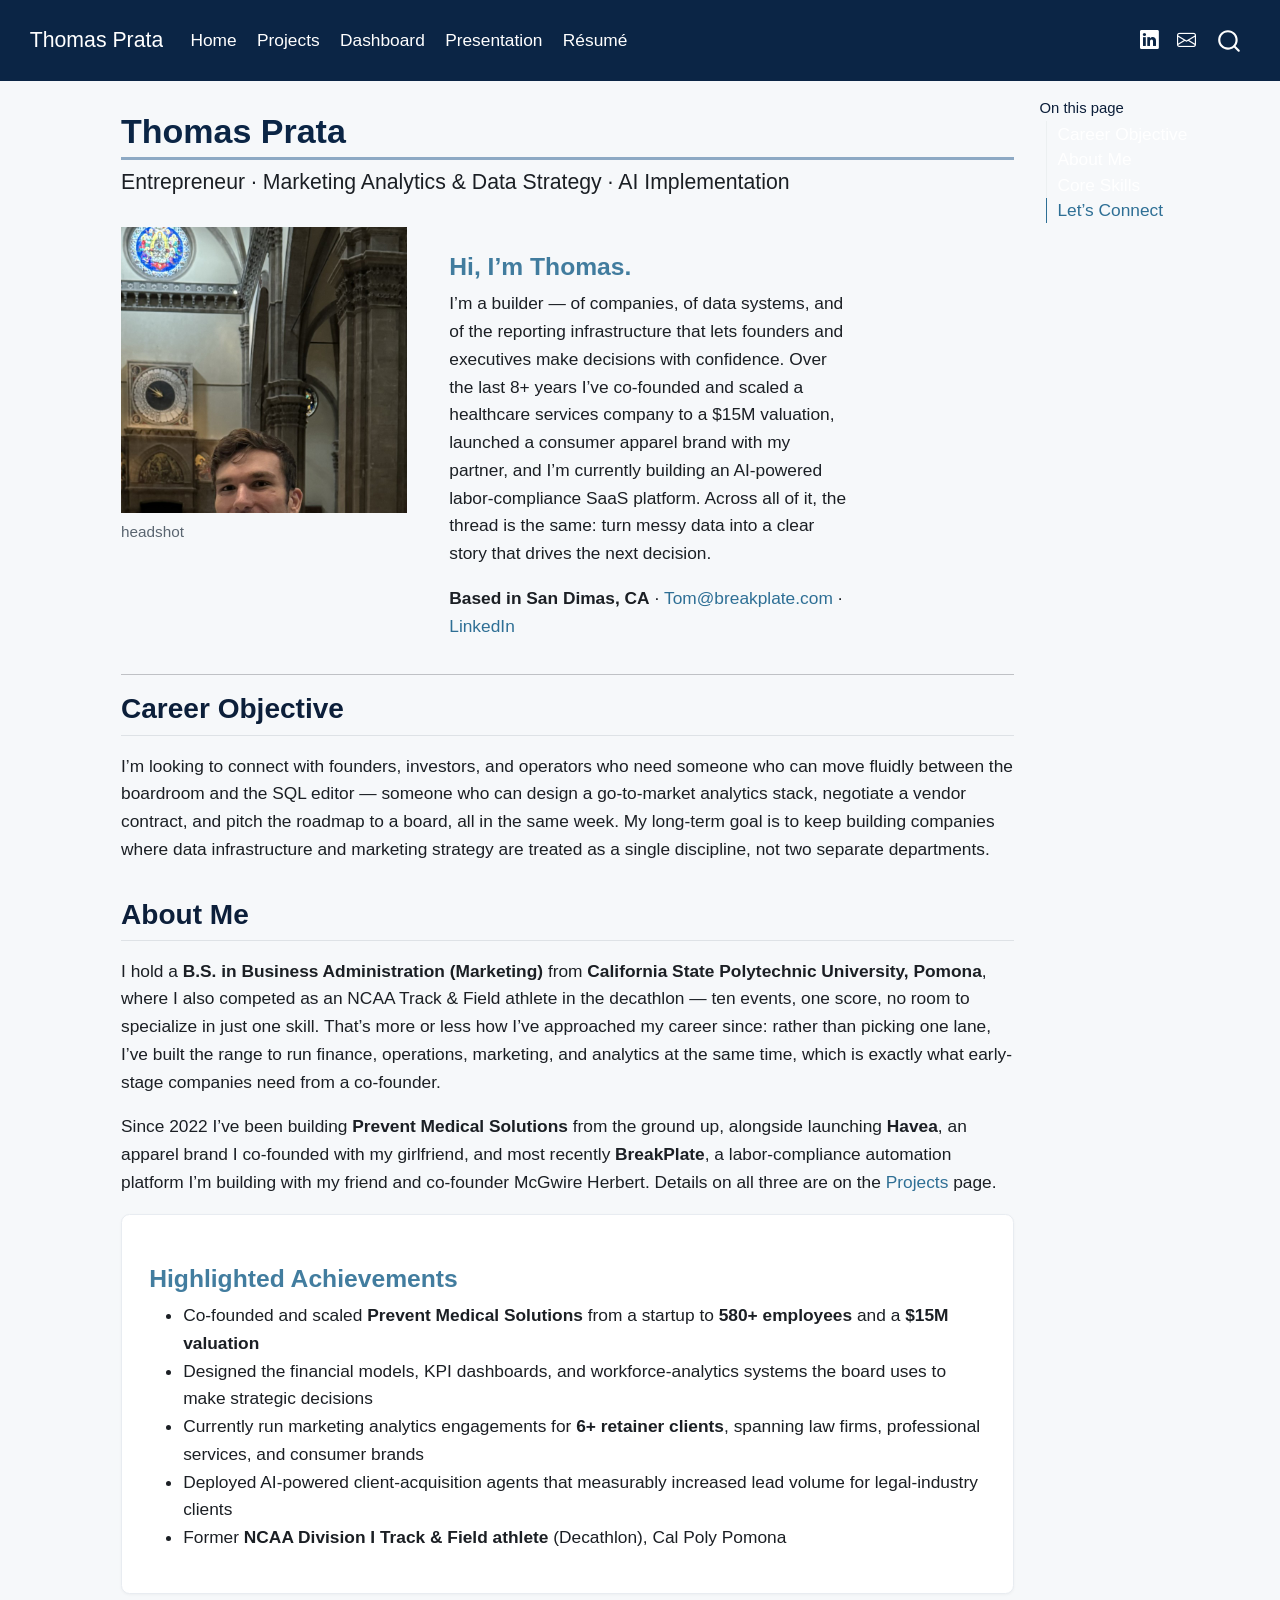
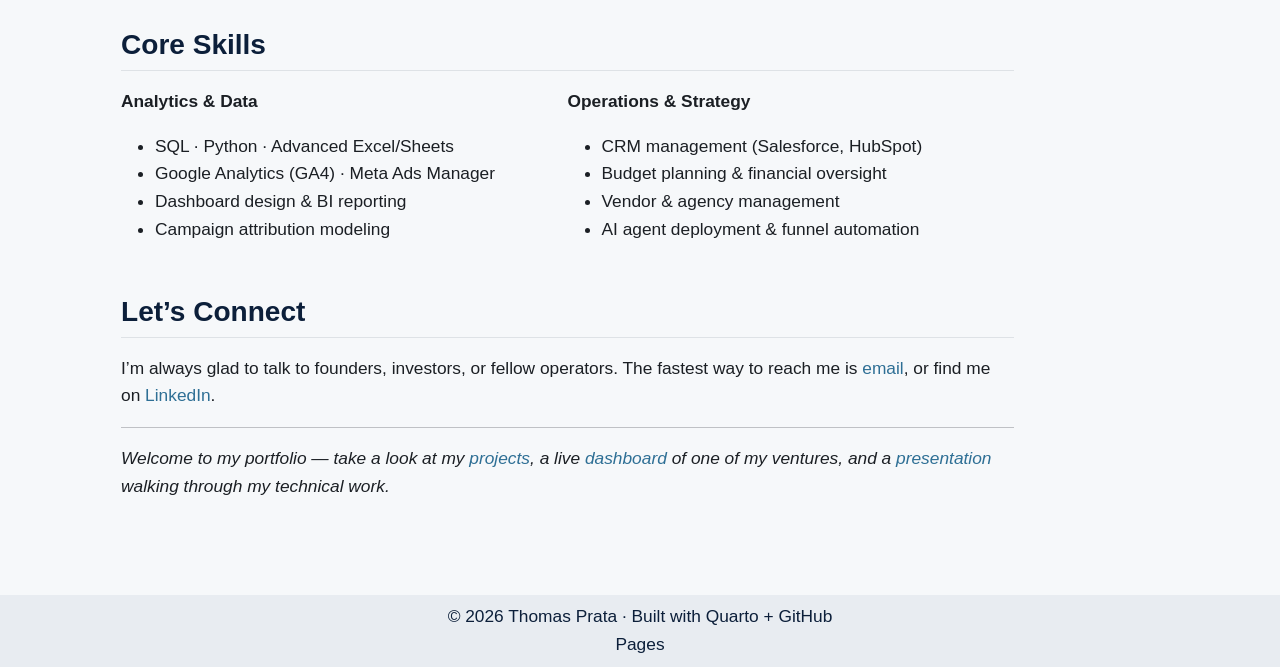
==== index.html @ c2344b91 "Built site for gh-pages" ====
<!DOCTYPE html>
<html xmlns="http://www.w3.org/1999/xhtml" lang="en" xml:lang="en"><head>

<meta charset="utf-8">
<meta name="generator" content="quarto-1.9.38">

<meta name="viewport" content="width=device-width, initial-scale=1.0, user-scalable=yes">


<title>Thomas Prata</title>
<style>
/* Default styles provided by pandoc.
** See https://pandoc.org/MANUAL.html#variables-for-html for config info.
*/
code{white-space: pre-wrap;}
span.smallcaps{font-variant: small-caps;}
div.columns{display: flex; gap: min(4vw, 1.5em);}
div.column{flex: auto; overflow-x: auto;}
div.hanging-indent{margin-left: 1.5em; text-indent: -1.5em;}
ul.task-list{list-style: none;}
ul.task-list li input[type="checkbox"] {
  width: 0.8em;
  margin: 0 0.8em 0.2em -1em; /* quarto-specific, see https://github.com/quarto-dev/quarto-cli/issues/4556 */ 
  vertical-align: middle;
}
</style>


<script src="site_libs/quarto-nav/quarto-nav.js"></script>
<script src="site_libs/quarto-nav/headroom.min.js"></script>
<script src="site_libs/clipboard/clipboard.min.js"></script>
<script src="site_libs/quarto-search/autocomplete.umd.js"></script>
<script src="site_libs/quarto-search/fuse.min.js"></script>
<script src="site_libs/quarto-search/quarto-search.js"></script>
<meta name="quarto:offset" content="./">
<link href="./images/headshot.jpg" rel="icon" type="image/jpeg">
<script src="site_libs/quarto-html/quarto.js" type="module"></script>
<script src="site_libs/quarto-html/tabsets/tabsets.js" type="module"></script>
<script src="site_libs/quarto-html/popper.min.js"></script>
<script src="site_libs/quarto-html/tippy.umd.min.js"></script>
<script src="site_libs/quarto-html/anchor.min.js"></script>
<link href="site_libs/quarto-html/tippy.css" rel="stylesheet">
<link href="site_libs/quarto-html/quarto-syntax-highlighting-15634bcf2e68342d4ad2dfa704d543f6.css" rel="stylesheet" id="quarto-text-highlighting-styles">
<script src="site_libs/bootstrap/bootstrap.min.js"></script>
<link href="site_libs/bootstrap/bootstrap-icons.css" rel="stylesheet">
<link href="site_libs/bootstrap/bootstrap-1237b10a3a19f9f3dcc2e9f96e1206bd.min.css" rel="stylesheet" append-hash="true" id="quarto-bootstrap" data-mode="light">
<script id="quarto-search-options" type="application/json">{
  "location": "navbar",
  "copy-button": false,
  "collapse-after": 3,
  "panel-placement": "end",
  "type": "overlay",
  "limit": 50,
  "keyboard-shortcut": [
    "f",
    "/",
    "s"
  ],
  "show-item-context": false,
  "language": {
    "search-no-results-text": "No results",
    "search-matching-documents-text": "matching documents",
    "search-copy-link-title": "Copy link to search",
    "search-hide-matches-text": "Hide additional matches",
    "search-more-match-text": "more match in this document",
    "search-more-matches-text": "more matches in this document",
    "search-clear-button-title": "Clear",
    "search-text-placeholder": "",
    "search-detached-cancel-button-title": "Cancel",
    "search-submit-button-title": "Submit",
    "search-label": "Search"
  }
}</script>
<!-- Google Analytics (GA4) -->
<script async="" src="https://www.googletagmanager.com/gtag/js?id=G-QCX3G9KSPC"></script>
<script>
  window.dataLayer = window.dataLayer || [];
  function gtag(){dataLayer.push(arguments);}
  gtag('js', new Date());
  gtag('config', 'G-QCX3G9KSPC');
</script>
<!-- End Google Analytics -->

<!-- Basic SEO meta -->
<meta name="robots" content="index, follow">
<meta name="author" content="Thomas Prata">


<meta property="og:title" content="Thomas Prata">
<meta property="og:description" content="Entrepreneur · Marketing Analytics &amp; Data Strategy · AI Implementation">
<meta property="og:image" content="https://tprata24.github.io/images/headshot.jpg">
<meta property="og:site_name" content="Thomas Prata">
<meta name="twitter:title" content="Thomas Prata">
<meta name="twitter:description" content="Entrepreneur · Marketing Analytics &amp; Data Strategy · AI Implementation">
<meta name="twitter:image" content="https://tprata24.github.io/images/headshot.jpg">
<meta name="twitter:card" content="summary_large_image">
</head>

<body class="nav-fixed quarto-light">

<div id="quarto-search-results"></div>
  <header id="quarto-header" class="headroom fixed-top">
    <nav class="navbar navbar-expand-lg " data-bs-theme="dark">
      <div class="navbar-container container-fluid">
      <div class="navbar-brand-container mx-auto">
    <a class="navbar-brand" href="./index.html">
    <span class="navbar-title">Thomas Prata</span>
    </a>
  </div>
            <div id="quarto-search" class="" title="Search"></div>
          <button class="navbar-toggler" type="button" data-bs-toggle="collapse" data-bs-target="#navbarCollapse" aria-controls="navbarCollapse" role="menu" aria-expanded="false" aria-label="Toggle navigation" onclick="if (window.quartoToggleHeadroom) { window.quartoToggleHeadroom(); }">
  <span class="navbar-toggler-icon"></span>
</button>
          <div class="collapse navbar-collapse" id="navbarCollapse">
            <ul class="navbar-nav navbar-nav-scroll me-auto">
  <li class="nav-item">
    <a class="nav-link active" href="./index.html" aria-current="page"> 
<span class="menu-text">Home</span></a>
  </li>  
  <li class="nav-item">
    <a class="nav-link" href="./projects.html"> 
<span class="menu-text">Projects</span></a>
  </li>  
  <li class="nav-item">
    <a class="nav-link" href="./dashboard.html"> 
<span class="menu-text">Dashboard</span></a>
  </li>  
  <li class="nav-item">
    <a class="nav-link" href="./presentation.html"> 
<span class="menu-text">Presentation</span></a>
  </li>  
  <li class="nav-item">
    <a class="nav-link" href="./resume.html"> 
<span class="menu-text">Résumé</span></a>
  </li>  
</ul>
            <ul class="navbar-nav navbar-nav-scroll ms-auto">
  <li class="nav-item compact">
    <a class="nav-link" href="https://www.linkedin.com/search/results/all/?keywords=Thomas%20Prata"> <i class="bi bi-linkedin" role="img" aria-label="LinkedIn">
</i> 
<span class="menu-text"></span></a>
  </li>  
  <li class="nav-item compact">
    <a class="nav-link" href="mailto:Tom@breakplate.com"> <i class="bi bi-envelope" role="img" aria-label="Email">
</i> 
<span class="menu-text"></span></a>
  </li>  
</ul>
          </div> <!-- /navcollapse -->
            <div class="quarto-navbar-tools">
</div>
      </div> <!-- /container-fluid -->
    </nav>
</header>
<!-- content -->
<div id="quarto-content" class="quarto-container page-columns page-rows-contents page-layout-article page-navbar">
<!-- sidebar -->
<!-- margin-sidebar -->
    <div id="quarto-margin-sidebar" class="sidebar margin-sidebar">
        <nav id="TOC" role="doc-toc" class="toc-active">
    <h2 id="toc-title">On this page</h2>
   
  <ul>
  <li><a href="#career-objective" id="toc-career-objective" class="nav-link active" data-scroll-target="#career-objective">Career Objective</a></li>
  <li><a href="#about-me" id="toc-about-me" class="nav-link" data-scroll-target="#about-me">About Me</a>
  <ul class="collapse">
  <li><a href="#highlighted-achievements" id="toc-highlighted-achievements" class="nav-link" data-scroll-target="#highlighted-achievements">Highlighted Achievements</a></li>
  </ul></li>
  <li><a href="#core-skills" id="toc-core-skills" class="nav-link" data-scroll-target="#core-skills">Core Skills</a></li>
  <li><a href="#lets-connect" id="toc-lets-connect" class="nav-link" data-scroll-target="#lets-connect">Let’s Connect</a></li>
  </ul>
</nav>
    </div>
<!-- main -->
<main class="content" id="quarto-document-content">

<header id="title-block-header" class="quarto-title-block default">
<div class="quarto-title">
<h1 class="title">Thomas Prata</h1>
<p class="subtitle lead">Entrepreneur · Marketing Analytics &amp; Data Strategy · AI Implementation</p>
</div>



<div class="quarto-title-meta">

    
  
    
  </div>
  


</header>


<div class="columns">
<div class="column" style="width:32%;">
<div class="quarto-figure quarto-figure-center" style="border-radius: 50%;">
<figure class="figure">
<p><img src="images/headshot.jpg" class="img-fluid figure-img" style="width:100.0%"></p>
<figcaption>headshot</figcaption>
</figure>
</div>
</div><div class="column" style="padding-left: 2.5rem;">
<section id="hi-im-thomas." class="level3">
<h3 class="anchored" data-anchor-id="hi-im-thomas.">Hi, I’m Thomas.</h3>
<p>I’m a builder — of companies, of data systems, and of the reporting infrastructure that lets founders and executives make decisions with confidence. Over the last 8+ years I’ve co-founded and scaled a healthcare services company to a $15M valuation, launched a consumer apparel brand with my partner, and I’m currently building an AI-powered labor-compliance SaaS platform. Across all of it, the thread is the same: turn messy data into a clear story that drives the next decision.</p>
<p><strong>Based in San Dimas, CA</strong> · <a href="mailto:Tom@breakplate.com">Tom@breakplate.com</a> · <a href="https://www.linkedin.com/search/results/all/?keywords=Thomas%20Prata">LinkedIn</a></p>
</section>
</div>
</div>
<hr>
<section id="career-objective" class="level2">
<h2 class="anchored" data-anchor-id="career-objective">Career Objective</h2>
<p>I’m looking to connect with founders, investors, and operators who need someone who can move fluidly between the boardroom and the SQL editor — someone who can design a go-to-market analytics stack, negotiate a vendor contract, and pitch the roadmap to a board, all in the same week. My long-term goal is to keep building companies where data infrastructure and marketing strategy are treated as a single discipline, not two separate departments.</p>
</section>
<section id="about-me" class="level2">
<h2 class="anchored" data-anchor-id="about-me">About Me</h2>
<p>I hold a <strong>B.S. in Business Administration (Marketing)</strong> from <strong>California State Polytechnic University, Pomona</strong>, where I also competed as an NCAA Track &amp; Field athlete in the decathlon — ten events, one score, no room to specialize in just one skill. That’s more or less how I’ve approached my career since: rather than picking one lane, I’ve built the range to run finance, operations, marketing, and analytics at the same time, which is exactly what early-stage companies need from a co-founder.</p>
<p>Since 2022 I’ve been building <strong>Prevent Medical Solutions</strong> from the ground up, alongside launching <strong>Havea</strong>, an apparel brand I co-founded with my girlfriend, and most recently <strong>BreakPlate</strong>, a labor-compliance automation platform I’m building with my friend and co-founder McGwire Herbert. Details on all three are on the <a href="./projects.html">Projects</a> page.</p>
<section id="highlighted-achievements" class="level3 card-section">
<h3 class="anchored" data-anchor-id="highlighted-achievements">Highlighted Achievements</h3>
<ul>
<li>Co-founded and scaled <strong>Prevent Medical Solutions</strong> from a startup to <strong>580+ employees</strong> and a <strong>$15M valuation</strong></li>
<li>Designed the financial models, KPI dashboards, and workforce-analytics systems the board uses to make strategic decisions</li>
<li>Currently run marketing analytics engagements for <strong>6+ retainer clients</strong>, spanning law firms, professional services, and consumer brands</li>
<li>Deployed AI-powered client-acquisition agents that measurably increased lead volume for legal-industry clients</li>
<li>Former <strong>NCAA Division I Track &amp; Field athlete</strong> (Decathlon), Cal Poly Pomona</li>
</ul>
</section>
</section>
<section id="core-skills" class="level2">
<h2 class="anchored" data-anchor-id="core-skills">Core Skills</h2>
<div class="columns">
<div class="column" style="width:50%;">
<p><strong>Analytics &amp; Data</strong></p>
<ul>
<li>SQL · Python · Advanced Excel/Sheets</li>
<li>Google Analytics (GA4) · Meta Ads Manager</li>
<li>Dashboard design &amp; BI reporting</li>
<li>Campaign attribution modeling</li>
</ul>
</div><div class="column" style="width:50%;">
<p><strong>Operations &amp; Strategy</strong></p>
<ul>
<li>CRM management (Salesforce, HubSpot)</li>
<li>Budget planning &amp; financial oversight</li>
<li>Vendor &amp; agency management</li>
<li>AI agent deployment &amp; funnel automation</li>
</ul>
</div>
</div>
</section>
<section id="lets-connect" class="level2">
<h2 class="anchored" data-anchor-id="lets-connect">Let’s Connect</h2>
<p>I’m always glad to talk to founders, investors, or fellow operators. The fastest way to reach me is <a href="mailto:Tom@breakplate.com">email</a>, or find me on <a href="https://www.linkedin.com/search/results/all/?keywords=Thomas%20Prata">LinkedIn</a>.</p>
<hr>
<p><em>Welcome to my portfolio — take a look at my <a href="./projects.html">projects</a>, a live <a href="./dashboard.html">dashboard</a> of one of my ventures, and a <a href="./presentation.html">presentation</a> walking through my technical work.</em></p>


</section>

</main> <!-- /main -->
<script id="quarto-html-after-body" type="application/javascript">
  window.document.addEventListener("DOMContentLoaded", function (event) {
    const icon = "";
    const anchorJS = new window.AnchorJS();
    anchorJS.options = {
      placement: 'right',
      icon: icon
    };
    anchorJS.add('.anchored');
    const isCodeAnnotation = (el) => {
      for (const clz of el.classList) {
        if (clz.startsWith('code-annotation-')) {                     
          return true;
        }
      }
      return false;
    }
    const onCopySuccess = function(e) {
      // button target
      const button = e.trigger;
      // don't keep focus
      button.blur();
      // flash "checked"
      button.classList.add('code-copy-button-checked');
      var currentTitle = button.getAttribute("title");
      button.setAttribute("title", "Copied!");
      let tooltip;
      if (window.bootstrap) {
        button.setAttribute("data-bs-toggle", "tooltip");
        button.setAttribute("data-bs-placement", "left");
        button.setAttribute("data-bs-title", "Copied!");
        tooltip = new bootstrap.Tooltip(button, 
          { trigger: "manual", 
            customClass: "code-copy-button-tooltip",
            offset: [0, -8]});
        tooltip.show();    
      }
      setTimeout(function() {
        if (tooltip) {
          tooltip.hide();
          button.removeAttribute("data-bs-title");
          button.removeAttribute("data-bs-toggle");
          button.removeAttribute("data-bs-placement");
        }
        button.setAttribute("title", currentTitle);
        button.classList.remove('code-copy-button-checked');
      }, 1000);
      // clear code selection
      e.clearSelection();
    }
    const getTextToCopy = function(trigger) {
      const outerScaffold = trigger.parentElement.cloneNode(true);
      const codeEl = outerScaffold.querySelector('code');
      for (const childEl of codeEl.children) {
        if (isCodeAnnotation(childEl)) {
          childEl.remove();
        }
      }
      return codeEl.innerText;
    }
    const clipboard = new window.ClipboardJS('.code-copy-button:not([data-in-quarto-modal])', {
      text: getTextToCopy
    });
    clipboard.on('success', onCopySuccess);
    if (window.document.getElementById('quarto-embedded-source-code-modal')) {
      const clipboardModal = new window.ClipboardJS('.code-copy-button[data-in-quarto-modal]', {
        text: getTextToCopy,
        container: window.document.getElementById('quarto-embedded-source-code-modal')
      });
      clipboardModal.on('success', onCopySuccess);
    }
      var localhostRegex = new RegExp(/^(?:http|https):\/\/localhost\:?[0-9]*\//);
      var mailtoRegex = new RegExp(/^mailto:/);
        var filterRegex = new RegExp("https:\/\/tprata24\.github\.io");
      var isInternal = (href) => {
          return filterRegex.test(href) || localhostRegex.test(href) || mailtoRegex.test(href);
      }
      // Inspect non-navigation links and adorn them if external
     var links = window.document.querySelectorAll('a[href]:not(.nav-link):not(.navbar-brand):not(.toc-action):not(.sidebar-link):not(.sidebar-item-toggle):not(.pagination-link):not(.no-external):not([aria-hidden]):not(.dropdown-item):not(.quarto-navigation-tool):not(.about-link)');
      for (var i=0; i<links.length; i++) {
        const link = links[i];
        if (!isInternal(link.href)) {
          // undo the damage that might have been done by quarto-nav.js in the case of
          // links that we want to consider external
          if (link.dataset.originalHref !== undefined) {
            link.href = link.dataset.originalHref;
          }
        }
      }
    function tippyHover(el, contentFn, onTriggerFn, onUntriggerFn) {
      const config = {
        allowHTML: true,
        maxWidth: 500,
        delay: 100,
        arrow: false,
        appendTo: function(el) {
            return el.parentElement;
        },
        interactive: true,
        interactiveBorder: 10,
        theme: 'quarto',
        placement: 'bottom-start',
      };
      if (contentFn) {
        config.content = contentFn;
      }
      if (onTriggerFn) {
        config.onTrigger = onTriggerFn;
      }
      if (onUntriggerFn) {
        config.onUntrigger = onUntriggerFn;
      }
      window.tippy(el, config); 
    }
    const noterefs = window.document.querySelectorAll('a[role="doc-noteref"]');
    for (var i=0; i<noterefs.length; i++) {
      const ref = noterefs[i];
      tippyHover(ref, function() {
        // use id or data attribute instead here
        let href = ref.getAttribute('data-footnote-href') || ref.getAttribute('href');
        try { href = new URL(href).hash; } catch {}
        const id = href.replace(/^#\/?/, "");
        const note = window.document.getElementById(id);
        if (note) {
          return note.innerHTML;
        } else {
          return "";
        }
      });
    }
    const xrefs = window.document.querySelectorAll('a.quarto-xref');
    const processXRef = (id, note) => {
      // Strip column container classes
      const stripColumnClz = (el) => {
        el.classList.remove("page-full", "page-columns");
        if (el.children) {
          for (const child of el.children) {
            stripColumnClz(child);
          }
        }
      }
      stripColumnClz(note)
      if (id === null || id.startsWith('sec-')) {
        // Special case sections, only their first couple elements
        const container = document.createElement("div");
        if (note.children && note.children.length > 2) {
          container.appendChild(note.children[0].cloneNode(true));
          for (let i = 1; i < note.children.length; i++) {
            const child = note.children[i];
            if (child.tagName === "P" && child.innerText === "") {
              continue;
            } else {
              container.appendChild(child.cloneNode(true));
              break;
            }
          }
          if (window.Quarto?.typesetMath) {
            window.Quarto.typesetMath(container);
          }
          return container.innerHTML
        } else {
          if (window.Quarto?.typesetMath) {
            window.Quarto.typesetMath(note);
          }
          return note.innerHTML;
        }
      } else {
        // Remove any anchor links if they are present
        const anchorLink = note.querySelector('a.anchorjs-link');
        if (anchorLink) {
          anchorLink.remove();
        }
        if (window.Quarto?.typesetMath) {
          window.Quarto.typesetMath(note);
        }
        if (note.classList.contains("callout")) {
          return note.outerHTML;
        } else {
          return note.innerHTML;
        }
      }
    }
    for (var i=0; i<xrefs.length; i++) {
      const xref = xrefs[i];
      tippyHover(xref, undefined, function(instance) {
        instance.disable();
        let url = xref.getAttribute('href');
        let hash = undefined; 
        if (url.startsWith('#')) {
          hash = url;
        } else {
          try { hash = new URL(url).hash; } catch {}
        }
        if (hash) {
          const id = hash.replace(/^#\/?/, "");
          const note = window.document.getElementById(id);
          if (note !== null) {
            try {
              const html = processXRef(id, note.cloneNode(true));
              instance.setContent(html);
            } finally {
              instance.enable();
              instance.show();
            }
          } else {
            // See if we can fetch this
            fetch(url.split('#')[0])
            .then(res => res.text())
            .then(html => {
              const parser = new DOMParser();
              const htmlDoc = parser.parseFromString(html, "text/html");
              const note = htmlDoc.getElementById(id);
              if (note !== null) {
                const html = processXRef(id, note);
                instance.setContent(html);
              } 
            }).finally(() => {
              instance.enable();
              instance.show();
            });
          }
        } else {
          // See if we can fetch a full url (with no hash to target)
          // This is a special case and we should probably do some content thinning / targeting
          fetch(url)
          .then(res => res.text())
          .then(html => {
            const parser = new DOMParser();
            const htmlDoc = parser.parseFromString(html, "text/html");
            const note = htmlDoc.querySelector('main.content');
            if (note !== null) {
              // This should only happen for chapter cross references
              // (since there is no id in the URL)
              // remove the first header
              if (note.children.length > 0 && note.children[0].tagName === "HEADER") {
                note.children[0].remove();
              }
              const html = processXRef(null, note);
              instance.setContent(html);
            } 
          }).finally(() => {
            instance.enable();
            instance.show();
          });
        }
      }, function(instance) {
      });
    }
        let selectedAnnoteEl;
        const selectorForAnnotation = ( cell, annotation) => {
          let cellAttr = 'data-code-cell="' + cell + '"';
          let lineAttr = 'data-code-annotation="' +  annotation + '"';
          const selector = 'span[' + cellAttr + '][' + lineAttr + ']';
          return selector;
        }
        const selectCodeLines = (annoteEl) => {
          const doc = window.document;
          const targetCell = annoteEl.getAttribute("data-target-cell");
          const targetAnnotation = annoteEl.getAttribute("data-target-annotation");
          const annoteSpan = window.document.querySelector(selectorForAnnotation(targetCell, targetAnnotation));
          const lines = annoteSpan.getAttribute("data-code-lines").split(",");
          const lineIds = lines.map((line) => {
            return targetCell + "-" + line;
          })
          let top = null;
          let height = null;
          let parent = null;
          if (lineIds.length > 0) {
              //compute the position of the single el (top and bottom and make a div)
              const el = window.document.getElementById(lineIds[0]);
              top = el.offsetTop;
              height = el.offsetHeight;
              parent = el.parentElement.parentElement;
            if (lineIds.length > 1) {
              const lastEl = window.document.getElementById(lineIds[lineIds.length - 1]);
              const bottom = lastEl.offsetTop + lastEl.offsetHeight;
              height = bottom - top;
            }
            if (top !== null && height !== null && parent !== null) {
              // cook up a div (if necessary) and position it 
              let div = window.document.getElementById("code-annotation-line-highlight");
              if (div === null) {
                div = window.document.createElement("div");
                div.setAttribute("id", "code-annotation-line-highlight");
                div.style.position = 'absolute';
                parent.appendChild(div);
              }
              div.style.top = top - 2 + "px";
              div.style.height = height + 4 + "px";
              div.style.left = 0;
              let gutterDiv = window.document.getElementById("code-annotation-line-highlight-gutter");
              if (gutterDiv === null) {
                gutterDiv = window.document.createElement("div");
                gutterDiv.setAttribute("id", "code-annotation-line-highlight-gutter");
                gutterDiv.style.position = 'absolute';
                const codeCell = window.document.getElementById(targetCell);
                const gutter = codeCell.querySelector('.code-annotation-gutter');
                gutter.appendChild(gutterDiv);
              }
              gutterDiv.style.top = top - 2 + "px";
              gutterDiv.style.height = height + 4 + "px";
            }
            selectedAnnoteEl = annoteEl;
          }
        };
        const unselectCodeLines = () => {
          const elementsIds = ["code-annotation-line-highlight", "code-annotation-line-highlight-gutter"];
          elementsIds.forEach((elId) => {
            const div = window.document.getElementById(elId);
            if (div) {
              div.remove();
            }
          });
          selectedAnnoteEl = undefined;
        };
          // Handle positioning of the toggle
      window.addEventListener(
        "resize",
        throttle(() => {
          elRect = undefined;
          if (selectedAnnoteEl) {
            selectCodeLines(selectedAnnoteEl);
          }
        }, 10)
      );
      function throttle(fn, ms) {
      let throttle = false;
      let timer;
        return (...args) => {
          if(!throttle) { // first call gets through
              fn.apply(this, args);
              throttle = true;
          } else { // all the others get throttled
              if(timer) clearTimeout(timer); // cancel #2
              timer = setTimeout(() => {
                fn.apply(this, args);
                timer = throttle = false;
              }, ms);
          }
        };
      }
        // Attach click handler to the DT
        const annoteDls = window.document.querySelectorAll('dt[data-target-cell]');
        for (const annoteDlNode of annoteDls) {
          annoteDlNode.addEventListener('click', (event) => {
            const clickedEl = event.target;
            if (clickedEl !== selectedAnnoteEl) {
              unselectCodeLines();
              const activeEl = window.document.querySelector('dt[data-target-cell].code-annotation-active');
              if (activeEl) {
                activeEl.classList.remove('code-annotation-active');
              }
              selectCodeLines(clickedEl);
              clickedEl.classList.add('code-annotation-active');
            } else {
              // Unselect the line
              unselectCodeLines();
              clickedEl.classList.remove('code-annotation-active');
            }
          });
        }
    const findCites = (el) => {
      const parentEl = el.parentElement;
      if (parentEl) {
        const cites = parentEl.dataset.cites;
        if (cites) {
          return {
            el,
            cites: cites.split(' ')
          };
        } else {
          return findCites(el.parentElement)
        }
      } else {
        return undefined;
      }
    };
    var bibliorefs = window.document.querySelectorAll('a[role="doc-biblioref"]');
    for (var i=0; i<bibliorefs.length; i++) {
      const ref = bibliorefs[i];
      const citeInfo = findCites(ref);
      if (citeInfo) {
        tippyHover(citeInfo.el, function() {
          var popup = window.document.createElement('div');
          citeInfo.cites.forEach(function(cite) {
            var citeDiv = window.document.createElement('div');
            citeDiv.classList.add('hanging-indent');
            citeDiv.classList.add('csl-entry');
            var biblioDiv = window.document.getElementById('ref-' + cite);
            if (biblioDiv) {
              citeDiv.innerHTML = biblioDiv.innerHTML;
            }
            popup.appendChild(citeDiv);
          });
          return popup.innerHTML;
        });
      }
    }
  });
  </script>
</div> <!-- /content -->
<footer class="footer">
  <div class="nav-footer">
    <div class="nav-footer-left">
      &nbsp;
    </div>   
    <div class="nav-footer-center">
<p>© 2026 Thomas Prata · Built with Quarto + GitHub Pages</p>
</div>
    <div class="nav-footer-right">
      &nbsp;
    </div>
  </div>
</footer>




</body></html>
---- site_libs/quarto-html/tippy.css ----
.tippy-box[data-animation=fade][data-state=hidden]{opacity:0}[data-tippy-root]{max-width:calc(100vw - 10px)}.tippy-box{position:relative;background-color:#333;color:#fff;border-radius:4px;font-size:14px;line-height:1.4;white-space:normal;outline:0;transition-property:transform,visibility,opacity}.tippy-box[data-placement^=top]>.tippy-arrow{bottom:0}.tippy-box[data-placement^=top]>.tippy-arrow:before{bottom:-7px;left:0;border-width:8px 8px 0;border-top-color:initial;transform-origin:center top}.tippy-box[data-placement^=bottom]>.tippy-arrow{top:0}.tippy-box[data-placement^=bottom]>.tippy-arrow:before{top:-7px;left:0;border-width:0 8px 8px;border-bottom-color:initial;transform-origin:center bottom}.tippy-box[data-placement^=left]>.tippy-arrow{right:0}.tippy-box[data-placement^=left]>.tippy-arrow:before{border-width:8px 0 8px 8px;border-left-color:initial;right:-7px;transform-origin:center left}.tippy-box[data-placement^=right]>.tippy-arrow{left:0}.tippy-box[data-placement^=right]>.tippy-arrow:before{left:-7px;border-width:8px 8px 8px 0;border-right-color:initial;transform-origin:center right}.tippy-box[data-inertia][data-state=visible]{transition-timing-function:cubic-bezier(.54,1.5,.38,1.11)}.tippy-arrow{width:16px;height:16px;color:#333}.tippy-arrow:before{content:"";position:absolute;border-color:transparent;border-style:solid}.tippy-content{position:relative;padding:5px 9px;z-index:1}
---- site_libs/quarto-html/quarto-syntax-highlighting-15634bcf2e68342d4ad2dfa704d543f6.css ----
/* quarto syntax highlight colors */
:root {
  --quarto-hl-ot-color: #003B4F;
  --quarto-hl-at-color: #657422;
  --quarto-hl-ss-color: #20794D;
  --quarto-hl-an-color: #5E5E5E;
  --quarto-hl-fu-color: #4758AB;
  --quarto-hl-st-color: #20794D;
  --quarto-hl-cf-color: #003B4F;
  --quarto-hl-op-color: #5E5E5E;
  --quarto-hl-er-color: #AD0000;
  --quarto-hl-bn-color: #AD0000;
  --quarto-hl-al-color: #AD0000;
  --quarto-hl-va-color: #111111;
  --quarto-hl-bu-color: inherit;
  --quarto-hl-ex-color: inherit;
  --quarto-hl-pp-color: #AD0000;
  --quarto-hl-in-color: #5E5E5E;
  --quarto-hl-vs-color: #20794D;
  --quarto-hl-wa-color: #5E5E5E;
  --quarto-hl-do-color: #5E5E5E;
  --quarto-hl-im-color: #00769E;
  --quarto-hl-ch-color: #20794D;
  --quarto-hl-dt-color: #AD0000;
  --quarto-hl-fl-color: #AD0000;
  --quarto-hl-co-color: #5E5E5E;
  --quarto-hl-cv-color: #5E5E5E;
  --quarto-hl-cn-color: #8f5902;
  --quarto-hl-sc-color: #5E5E5E;
  --quarto-hl-dv-color: #AD0000;
  --quarto-hl-kw-color: #003B4F;
}

/* other quarto variables */
:root {
  --quarto-font-monospace: SFMono-Regular, Menlo, Monaco, Consolas, "Liberation Mono", "Courier New", monospace;
}

/* syntax highlight based on Pandoc's rules */
pre > code.sourceCode > span {
  color: #003B4F;
}

code.sourceCode > span {
  color: #003B4F;
}

div.sourceCode,
div.sourceCode pre.sourceCode {
  color: #003B4F;
}

/* Normal */
code span {
  color: #003B4F;
}

/* Alert */
code span.al {
  color: #AD0000;
  font-style: inherit;
}

/* Annotation */
code span.an {
  color: #5E5E5E;
  font-style: inherit;
}

/* Attribute */
code span.at {
  color: #657422;
  font-style: inherit;
}

/* BaseN */
code span.bn {
  color: #AD0000;
  font-style: inherit;
}

/* BuiltIn */
code span.bu {
  font-style: inherit;
}

/* ControlFlow */
code span.cf {
  color: #003B4F;
  font-weight: bold;
  font-style: inherit;
}

/* Char */
code span.ch {
  color: #20794D;
  font-style: inherit;
}

/* Constant */
code span.cn {
  color: #8f5902;
  font-style: inherit;
}

/* Comment */
code span.co {
  color: #5E5E5E;
  font-style: inherit;
}

/* CommentVar */
code span.cv {
  color: #5E5E5E;
  font-style: italic;
}

/* Documentation */
code span.do {
  color: #5E5E5E;
  font-style: italic;
}

/* DataType */
code span.dt {
  color: #AD0000;
  font-style: inherit;
}

/* DecVal */
code span.dv {
  color: #AD0000;
  font-style: inherit;
}

/* Error */
code span.er {
  color: #AD0000;
  font-style: inherit;
}

/* Extension */
code span.ex {
  font-style: inherit;
}

/* Float */
code span.fl {
  color: #AD0000;
  font-style: inherit;
}

/* Function */
code span.fu {
  color: #4758AB;
  font-style: inherit;
}

/* Import */
code span.im {
  color: #00769E;
  font-style: inherit;
}

/* Information */
code span.in {
  color: #5E5E5E;
  font-style: inherit;
}

/* Keyword */
code span.kw {
  color: #003B4F;
  font-weight: bold;
  font-style: inherit;
}

/* Operator */
code span.op {
  color: #5E5E5E;
  font-style: inherit;
}

/* Other */
code span.ot {
  color: #003B4F;
  font-style: inherit;
}

/* Preprocessor */
code span.pp {
  color: #AD0000;
  font-style: inherit;
}

/* SpecialChar */
code span.sc {
  color: #5E5E5E;
  font-style: inherit;
}

/* SpecialString */
code span.ss {
  color: #20794D;
  font-style: inherit;
}

/* String */
code span.st {
  color: #20794D;
  font-style: inherit;
}

/* Variable */
code span.va {
  color: #111111;
  font-style: inherit;
}

/* VerbatimString */
code span.vs {
  color: #20794D;
  font-style: inherit;
}

/* Warning */
code span.wa {
  color: #5E5E5E;
  font-style: italic;
}

.prevent-inlining {
  content: "</";
}

/*# sourceMappingURL=f23921c56f73e400b49028c9186a1aa0.css.map */
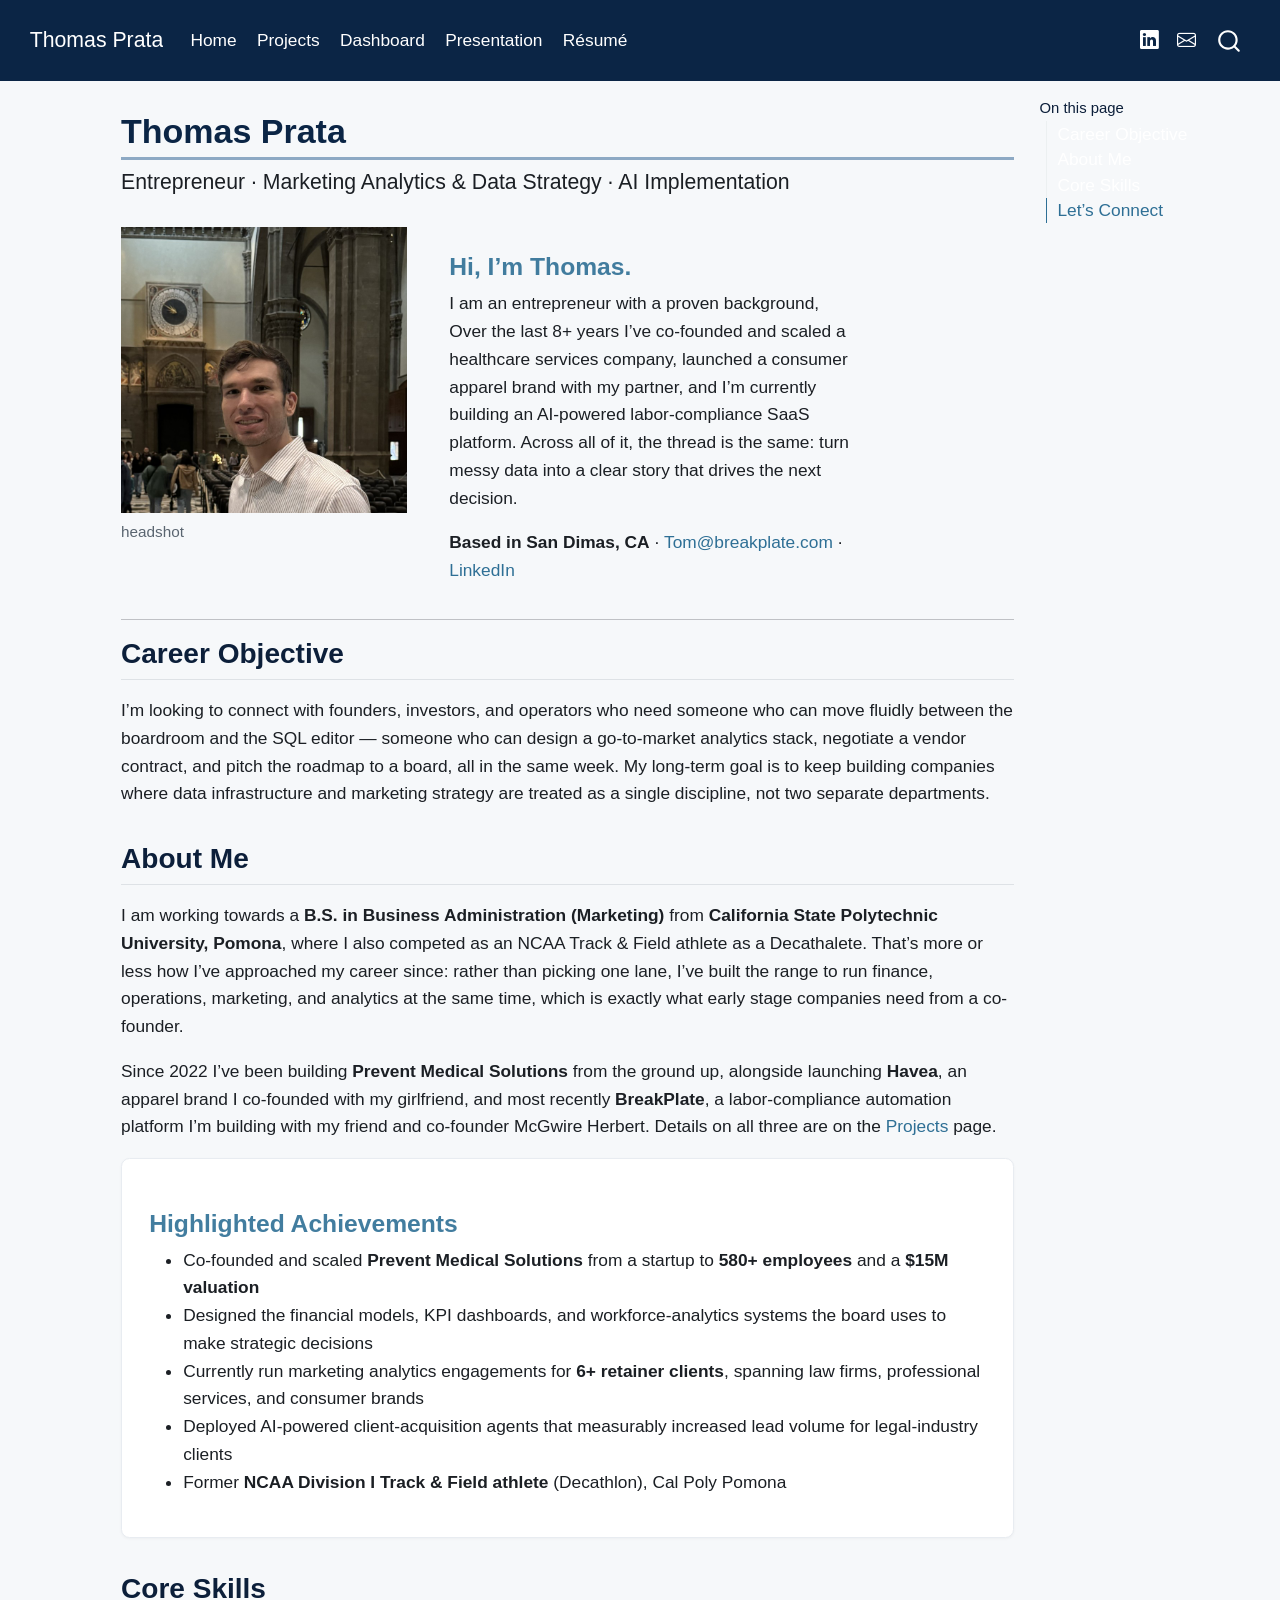
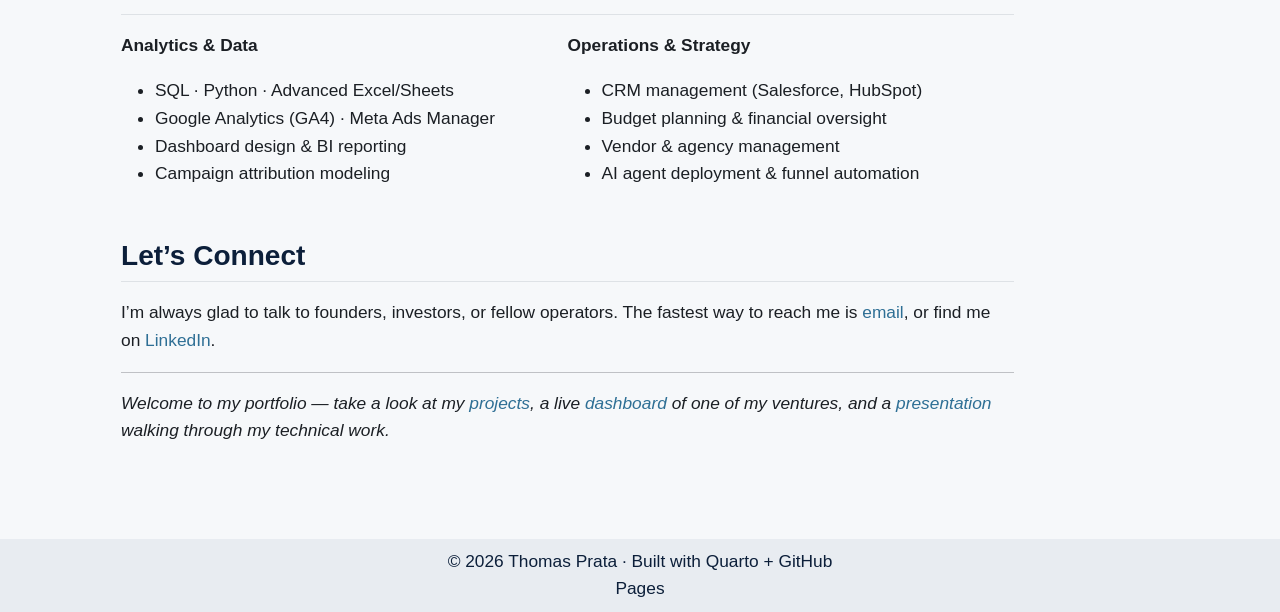
==== commit 64cccb26: "Built site for gh-pages" ====
--- a/index.html
+++ b/index.html
@@ -196,7 +196,7 @@
 
 <div class="columns">
 <div class="column" style="width:32%;">
-<div class="quarto-figure quarto-figure-center" style="border-radius: 50%;">
+<div class="quarto-figure quarto-figure-center" style="border-radius: 50%; aspect-ratio: 1 / 1; object-fit: cover; object-position: center 30%; display: block;">
 <figure class="figure">
 <p><img src="images/headshot.jpg" class="img-fluid figure-img" style="width:100.0%"></p>
 <figcaption>headshot</figcaption>
@@ -205,7 +205,7 @@
 </div><div class="column" style="padding-left: 2.5rem;">
 <section id="hi-im-thomas." class="level3">
 <h3 class="anchored" data-anchor-id="hi-im-thomas.">Hi, I’m Thomas.</h3>
-<p>I’m a builder — of companies, of data systems, and of the reporting infrastructure that lets founders and executives make decisions with confidence. Over the last 8+ years I’ve co-founded and scaled a healthcare services company to a $15M valuation, launched a consumer apparel brand with my partner, and I’m currently building an AI-powered labor-compliance SaaS platform. Across all of it, the thread is the same: turn messy data into a clear story that drives the next decision.</p>
+<p>I am an entrepreneur with a proven background, Over the last 8+ years I’ve co-founded and scaled a healthcare services company, launched a consumer apparel brand with my partner, and I’m currently building an AI-powered labor-compliance SaaS platform. Across all of it, the thread is the same: turn messy data into a clear story that drives the next decision.</p>
 <p><strong>Based in San Dimas, CA</strong> · <a href="mailto:Tom@breakplate.com">Tom@breakplate.com</a> · <a href="https://www.linkedin.com/search/results/all/?keywords=Thomas%20Prata">LinkedIn</a></p>
 </section>
 </div>
@@ -217,7 +217,7 @@
 </section>
 <section id="about-me" class="level2">
 <h2 class="anchored" data-anchor-id="about-me">About Me</h2>
-<p>I hold a <strong>B.S. in Business Administration (Marketing)</strong> from <strong>California State Polytechnic University, Pomona</strong>, where I also competed as an NCAA Track &amp; Field athlete in the decathlon — ten events, one score, no room to specialize in just one skill. That’s more or less how I’ve approached my career since: rather than picking one lane, I’ve built the range to run finance, operations, marketing, and analytics at the same time, which is exactly what early-stage companies need from a co-founder.</p>
+<p>I am working towards a <strong>B.S. in Business Administration (Marketing)</strong> from <strong>California State Polytechnic University, Pomona</strong>, where I also competed as an NCAA Track &amp; Field athlete as a Decathalete. That’s more or less how I’ve approached my career since: rather than picking one lane, I’ve built the range to run finance, operations, marketing, and analytics at the same time, which is exactly what early stage companies need from a co-founder.</p>
 <p>Since 2022 I’ve been building <strong>Prevent Medical Solutions</strong> from the ground up, alongside launching <strong>Havea</strong>, an apparel brand I co-founded with my girlfriend, and most recently <strong>BreakPlate</strong>, a labor-compliance automation platform I’m building with my friend and co-founder McGwire Herbert. Details on all three are on the <a href="./projects.html">Projects</a> page.</p>
 <section id="highlighted-achievements" class="level3 card-section">
 <h3 class="anchored" data-anchor-id="highlighted-achievements">Highlighted Achievements</h3>
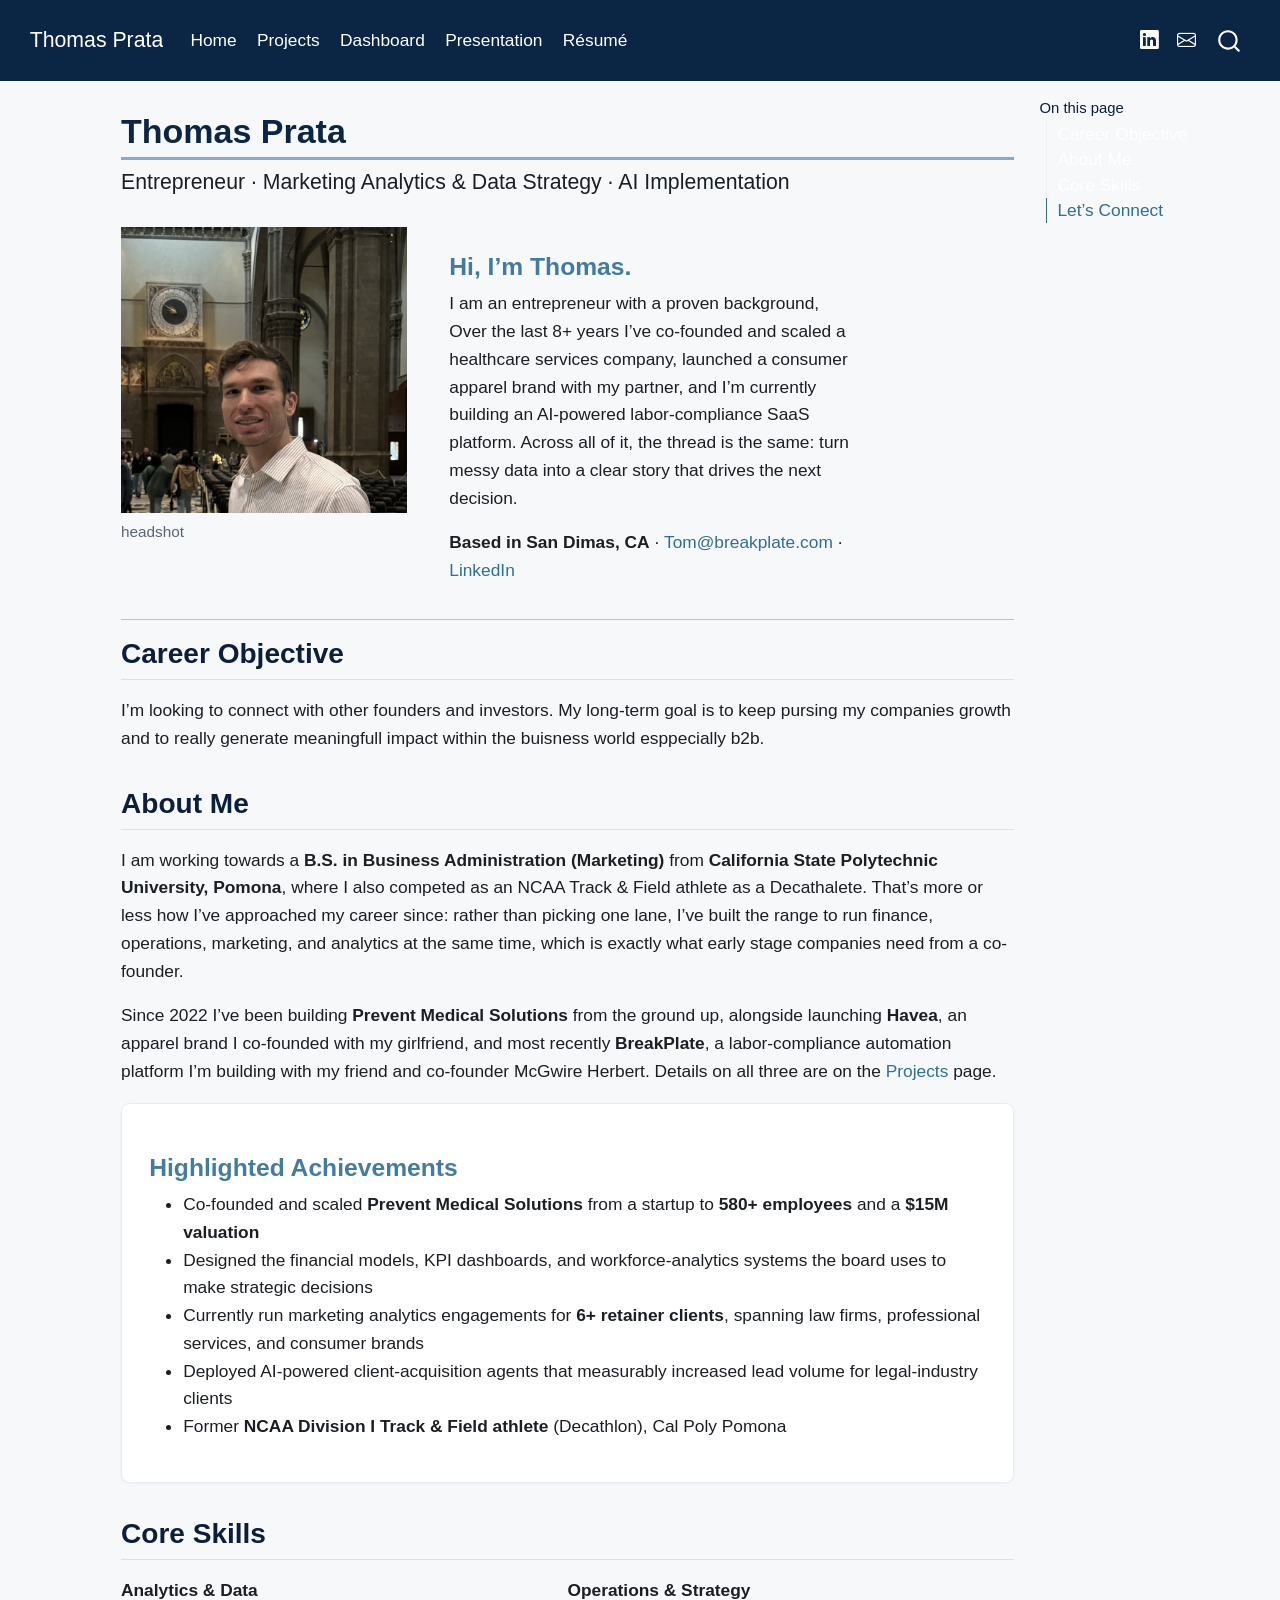
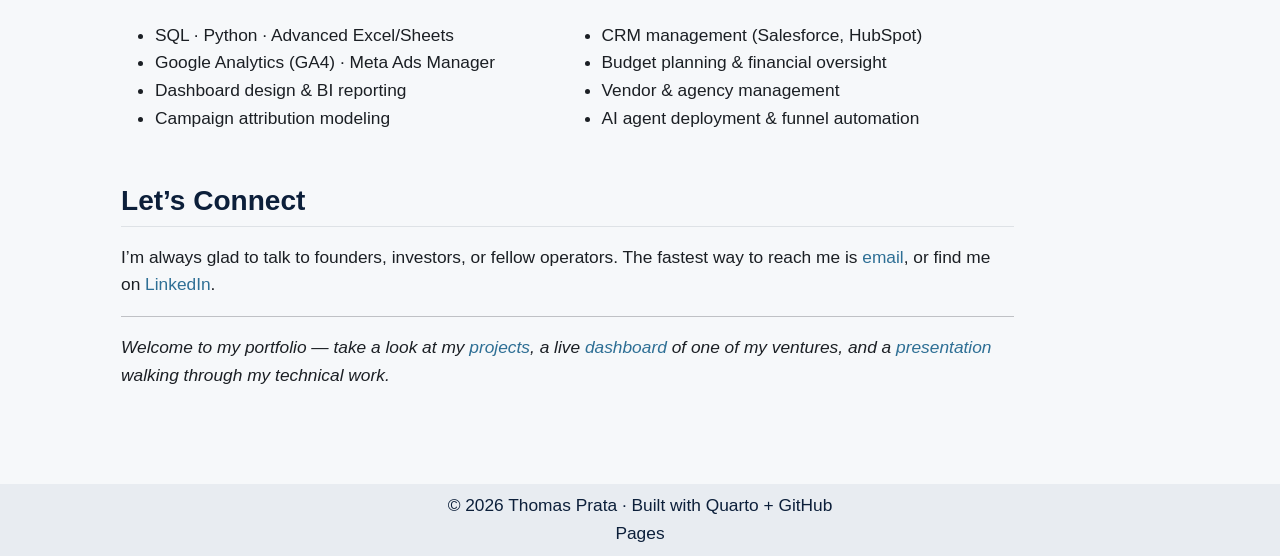
==== commit 232a0d78: "Built site for gh-pages" ====
--- a/index.html
+++ b/index.html
@@ -213,7 +213,7 @@
 <hr>
 <section id="career-objective" class="level2">
 <h2 class="anchored" data-anchor-id="career-objective">Career Objective</h2>
-<p>I’m looking to connect with founders, investors, and operators who need someone who can move fluidly between the boardroom and the SQL editor — someone who can design a go-to-market analytics stack, negotiate a vendor contract, and pitch the roadmap to a board, all in the same week. My long-term goal is to keep building companies where data infrastructure and marketing strategy are treated as a single discipline, not two separate departments.</p>
+<p>I’m looking to connect with other founders and investors. My long-term goal is to keep pursing my companies growth and to really generate meaningfull impact within the buisness world esppecially b2b.</p>
 </section>
 <section id="about-me" class="level2">
 <h2 class="anchored" data-anchor-id="about-me">About Me</h2>
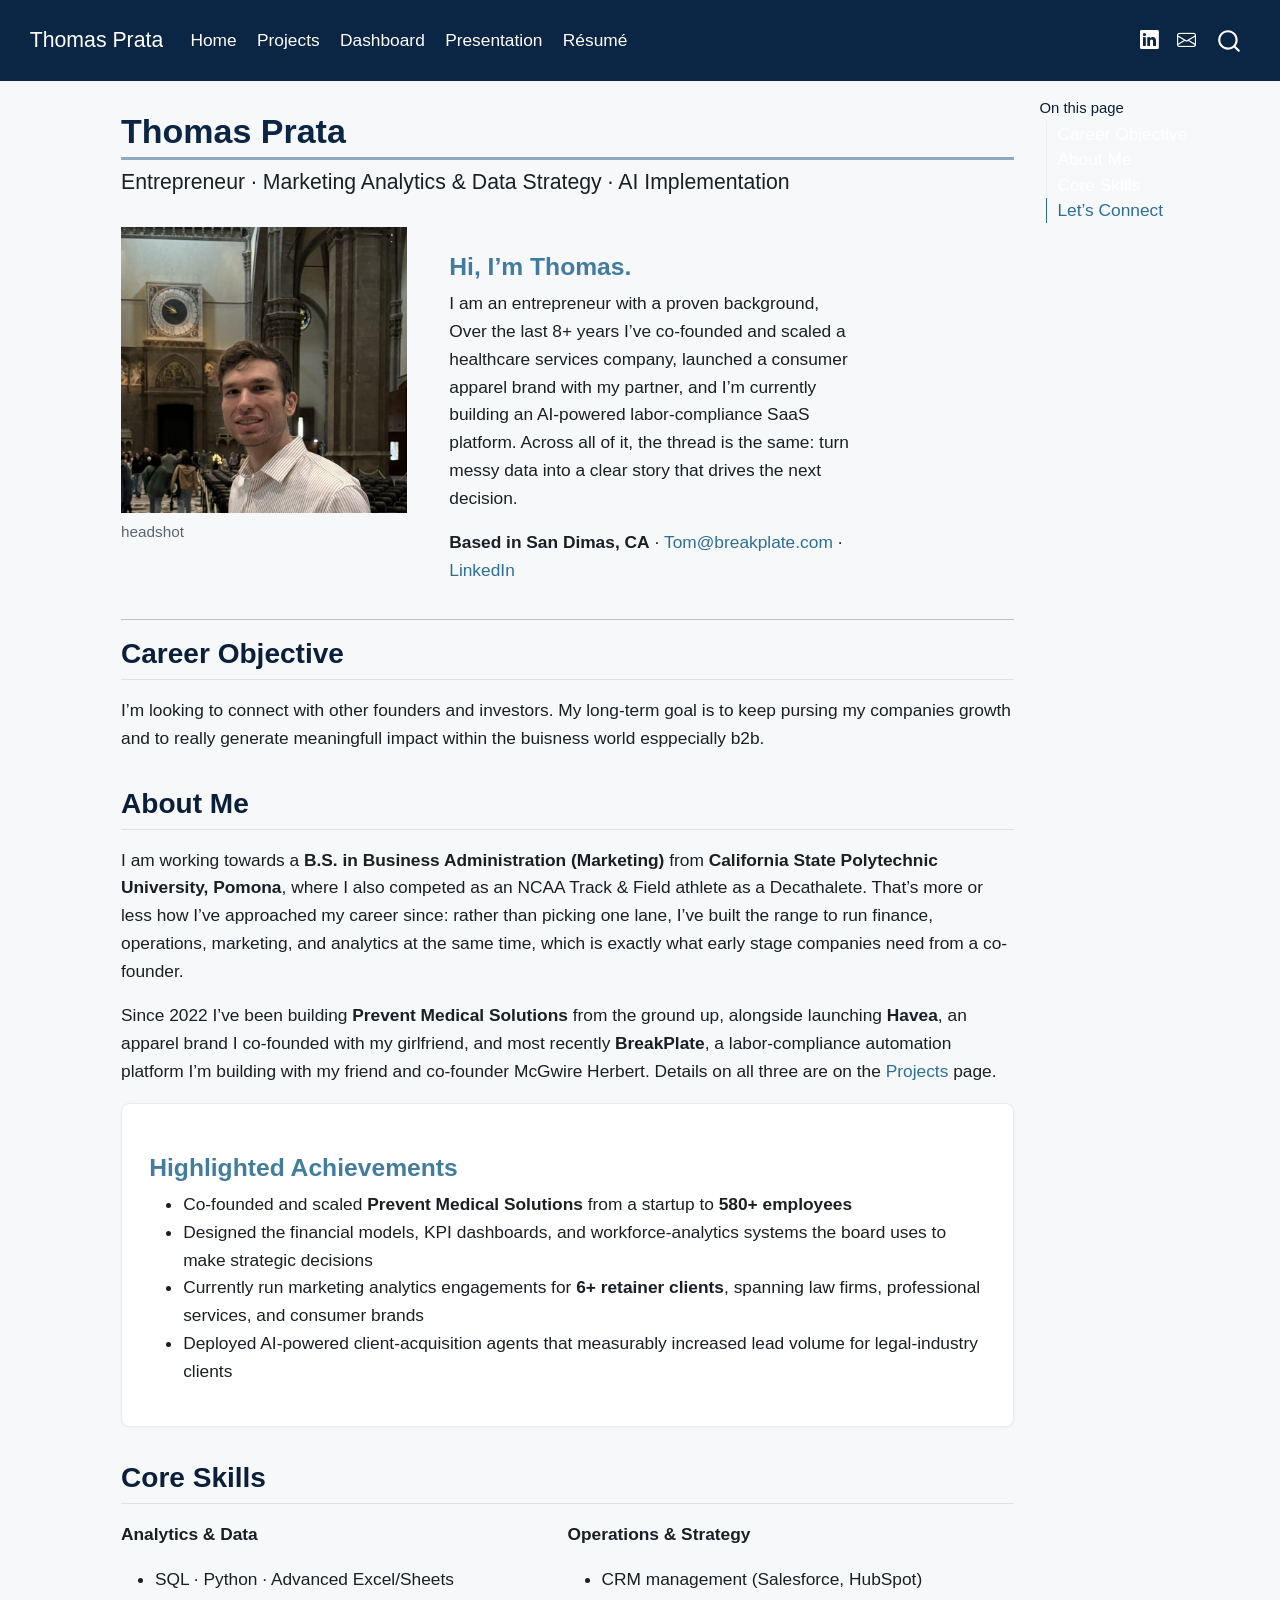
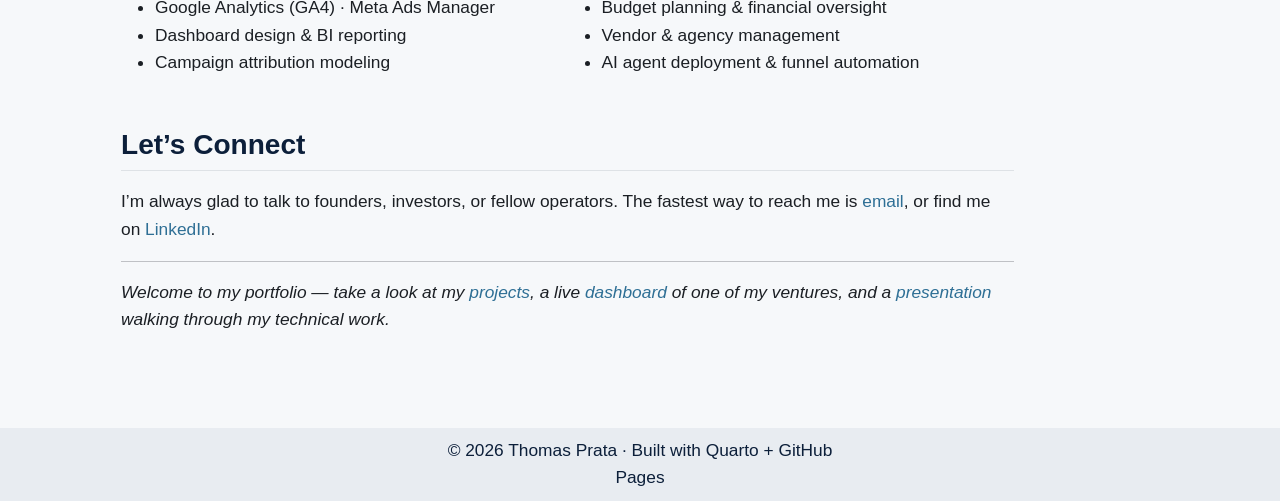
==== commit d5d79239: "Built site for gh-pages" ====
--- a/index.html
+++ b/index.html
@@ -222,11 +222,10 @@
 <section id="highlighted-achievements" class="level3 card-section">
 <h3 class="anchored" data-anchor-id="highlighted-achievements">Highlighted Achievements</h3>
 <ul>
-<li>Co-founded and scaled <strong>Prevent Medical Solutions</strong> from a startup to <strong>580+ employees</strong> and a <strong>$15M valuation</strong></li>
+<li>Co-founded and scaled <strong>Prevent Medical Solutions</strong> from a startup to <strong>580+ employees</strong></li>
 <li>Designed the financial models, KPI dashboards, and workforce-analytics systems the board uses to make strategic decisions</li>
 <li>Currently run marketing analytics engagements for <strong>6+ retainer clients</strong>, spanning law firms, professional services, and consumer brands</li>
 <li>Deployed AI-powered client-acquisition agents that measurably increased lead volume for legal-industry clients</li>
-<li>Former <strong>NCAA Division I Track &amp; Field athlete</strong> (Decathlon), Cal Poly Pomona</li>
 </ul>
 </section>
 </section>
